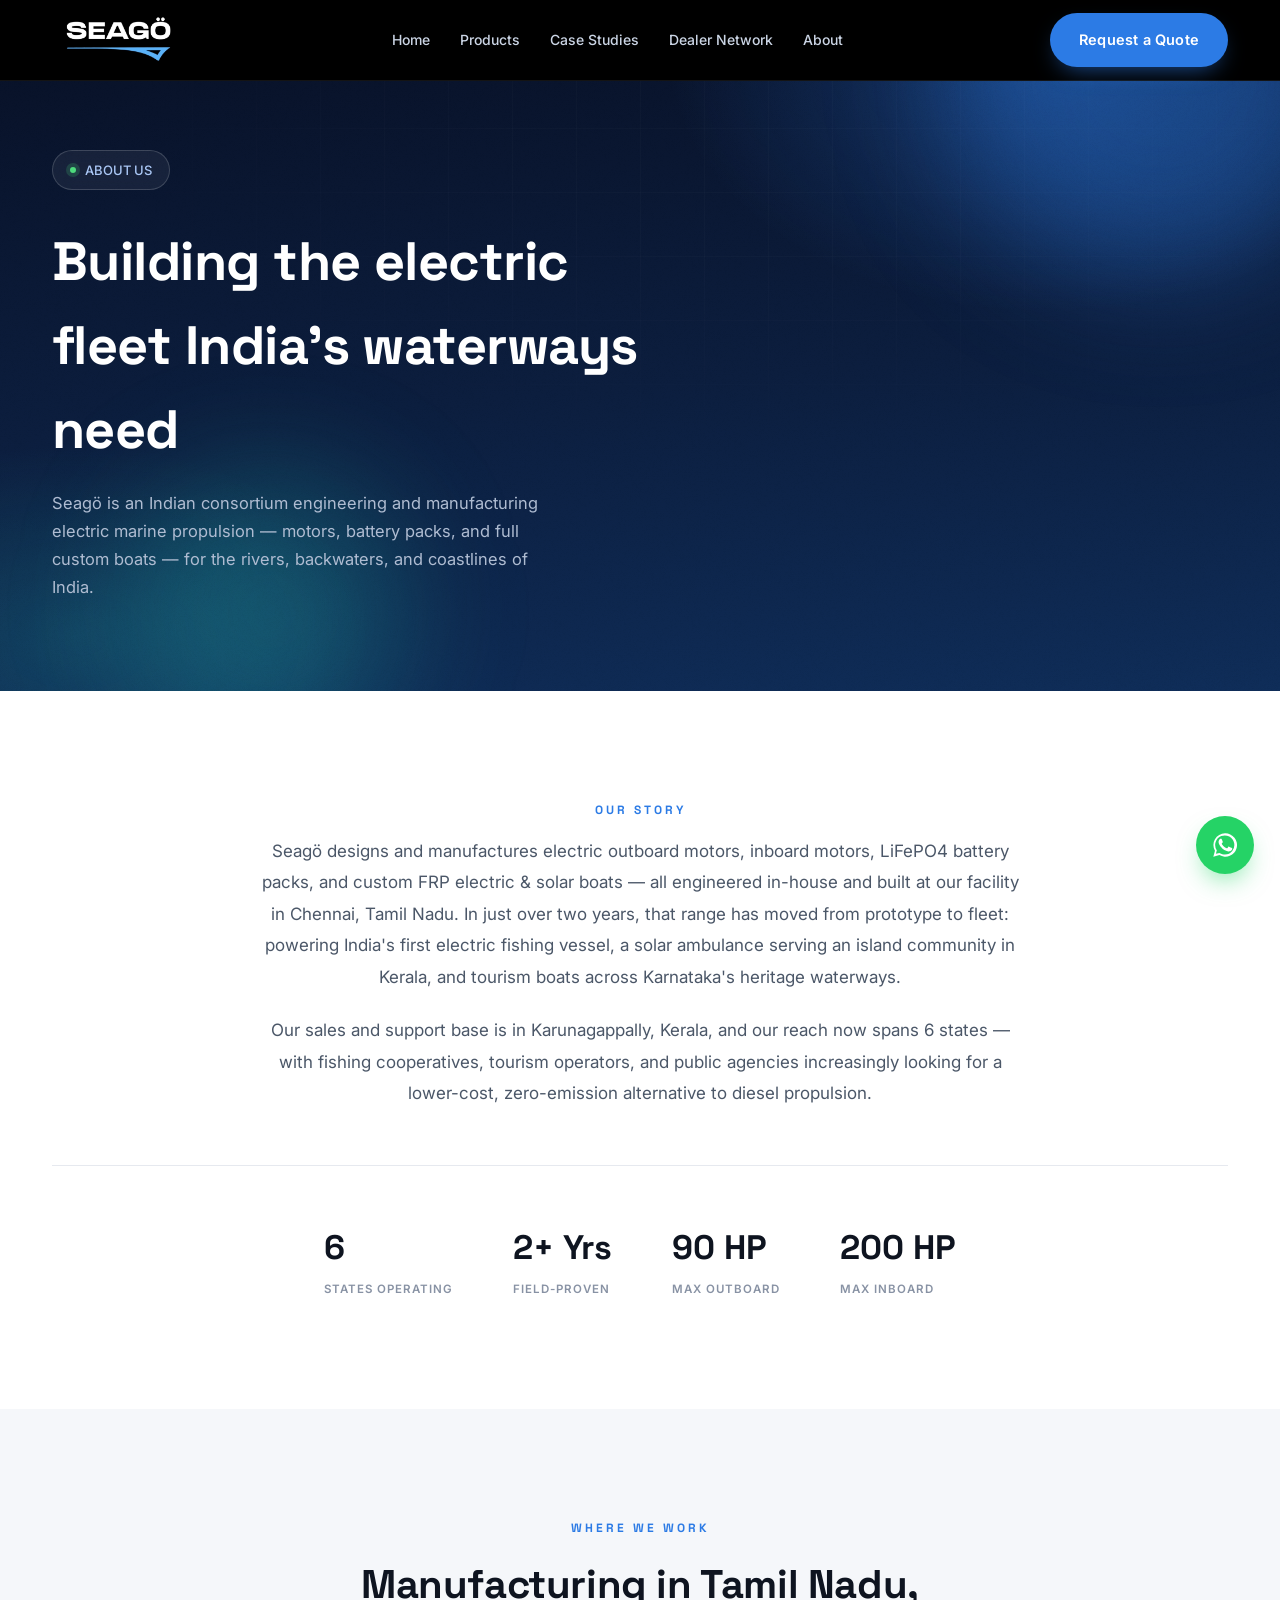
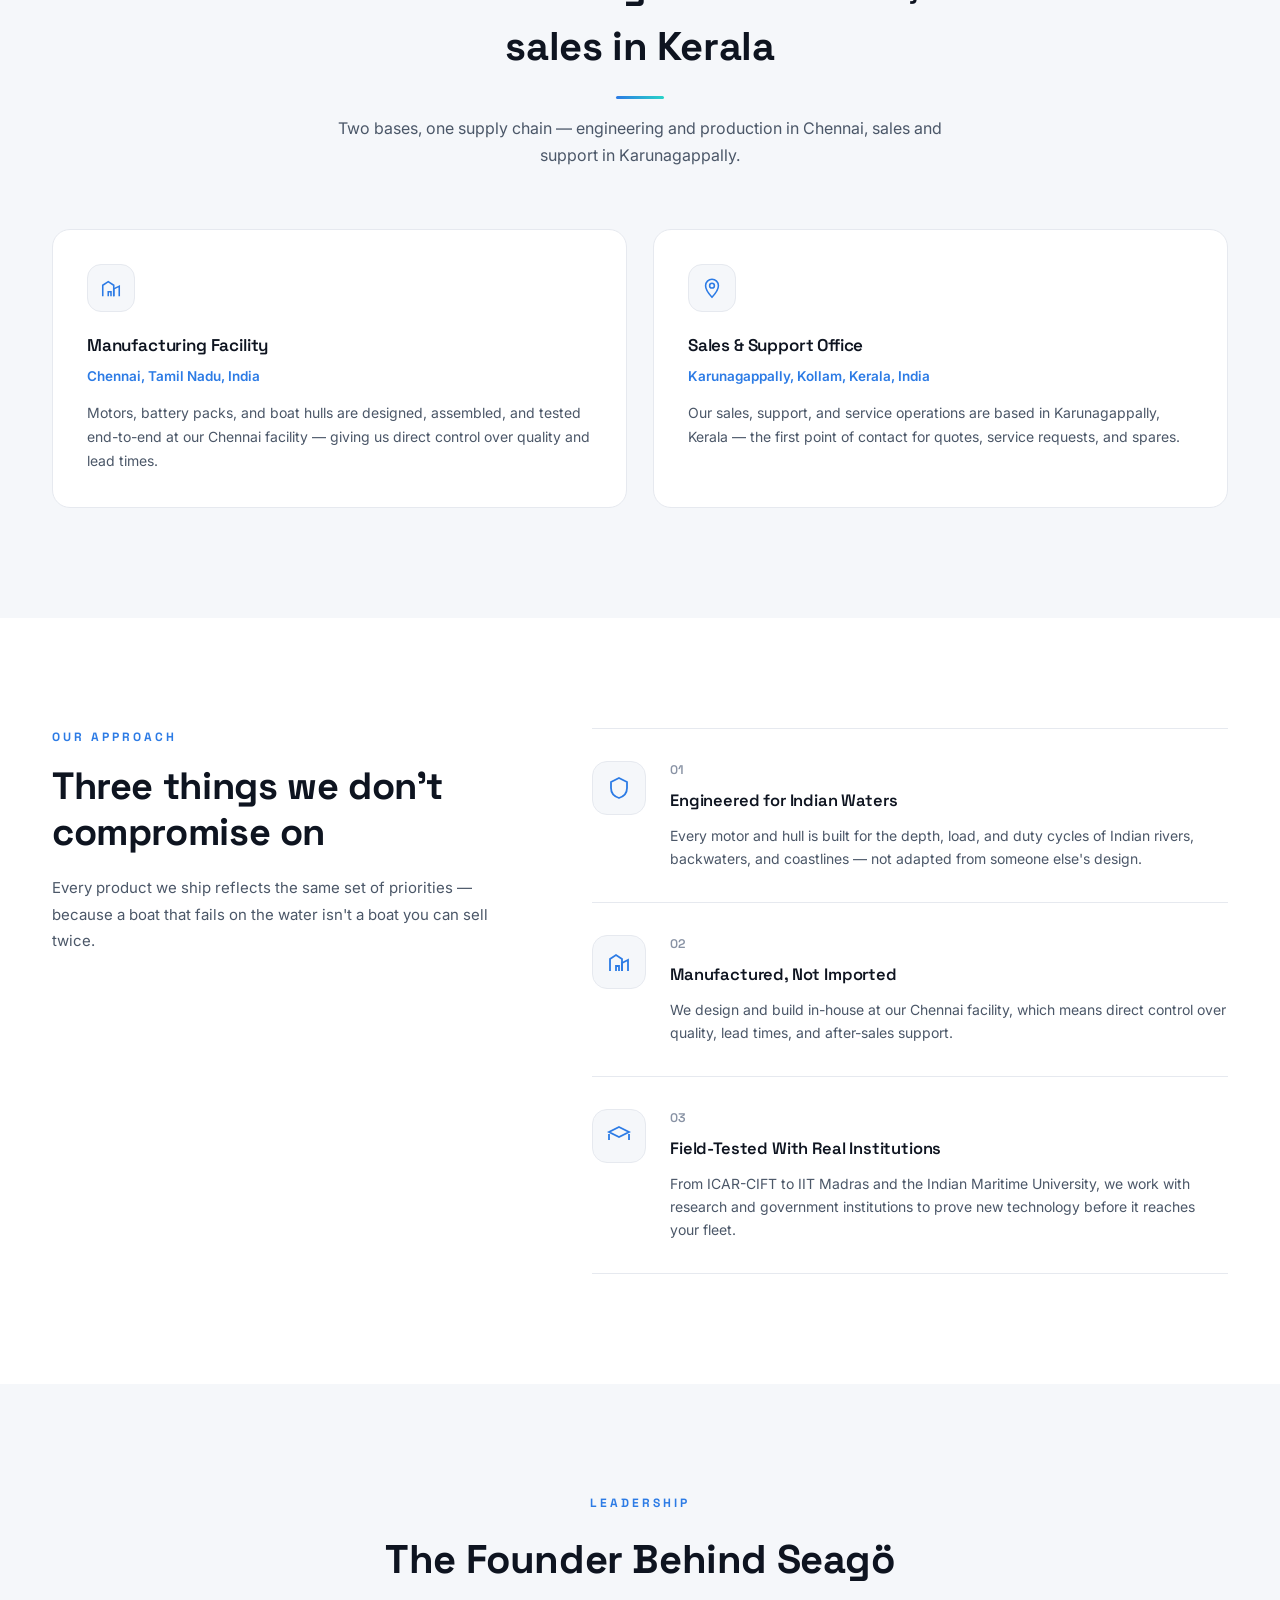
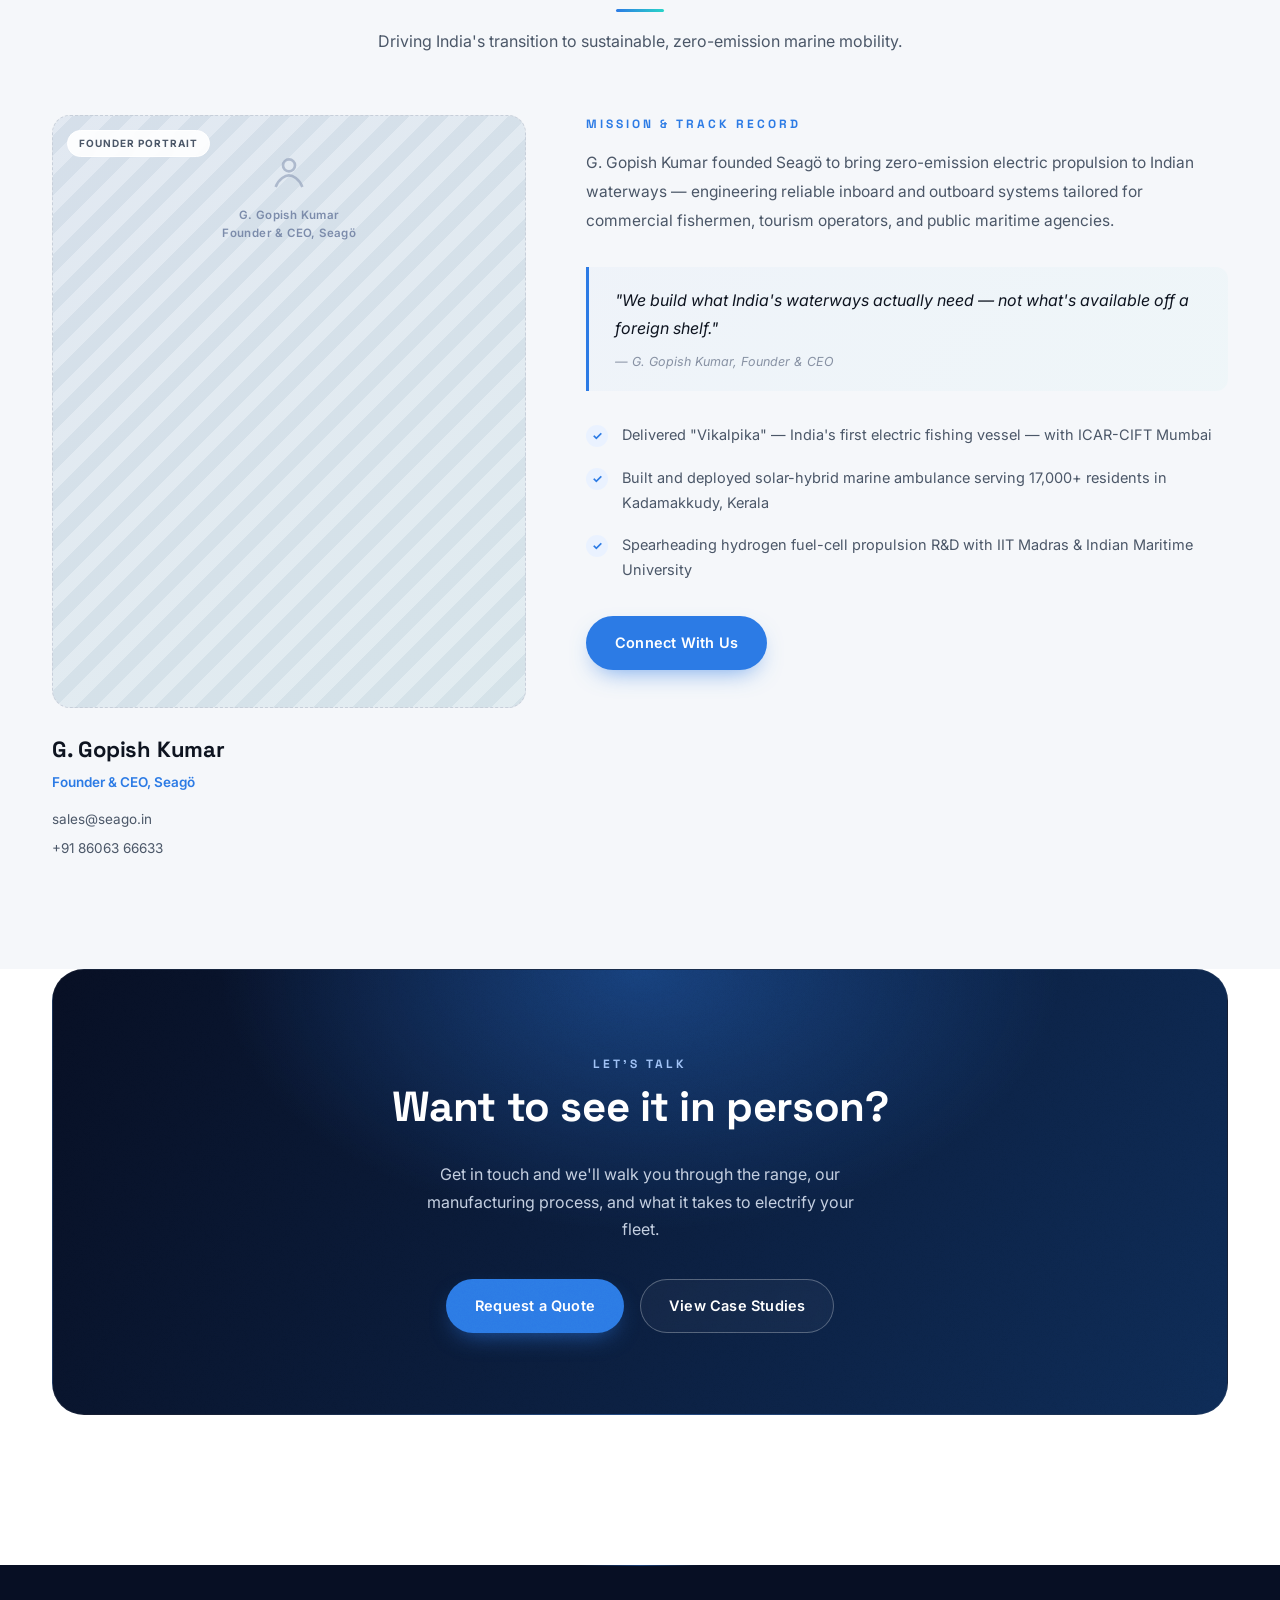
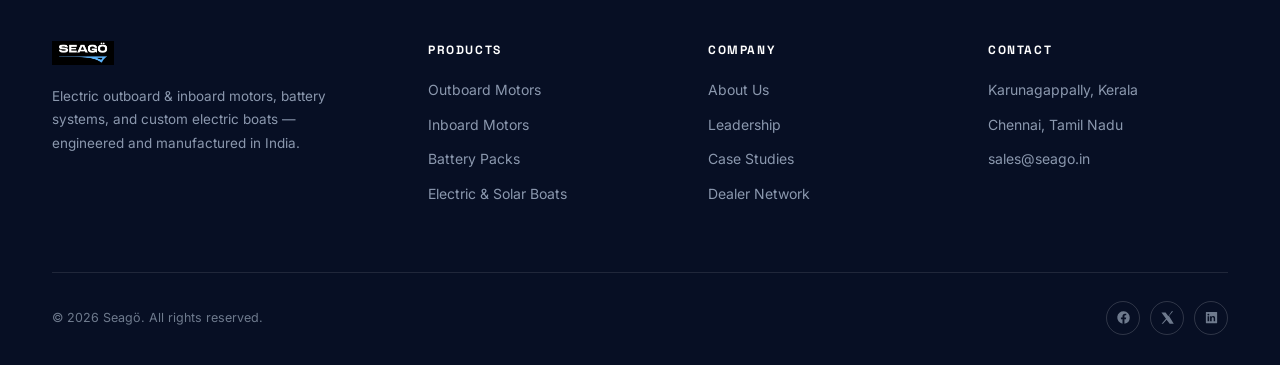
==== about.html @ 948ac779 "Redesiging of the ui and the fix in the preview" ====
<!DOCTYPE html>
<html lang="en">
<head>
<title>Seagö — About Us &amp; Leadership</title>

<script>document.documentElement.classList.add('js-ready');</script>
<meta charset="UTF-8">
<meta name="viewport" content="width=device-width, initial-scale=1.0">
<meta name="description" content="Seagö designs and manufactures electric marine propulsion in Chennai, Tamil Nadu — deployed across 6 states from a sales &amp; support base in Karunagappally, Kerala. Led by Founder &amp; CEO G. Gopish Kumar.">
<link rel="icon" type="image/svg+xml" href="assets/favicon.svg">
<link rel="preconnect" href="https://fonts.googleapis.com">
<link rel="preconnect" href="https://fonts.gstatic.com" crossorigin>
<link href="https://fonts.googleapis.com/css2?family=Space+Grotesk:wght@500;600;700&family=Inter:wght@400;500;600;700;800&display=swap" rel="stylesheet">
<link rel="stylesheet" href="css/style.css">
<script src="js/main.js" defer></script>
</head>
<body>

<div class="progress" id="progressBar"></div>

<!-- ================= NAV ================= -->
<header class="nav">
  <div class="wrap nav-row">
    <a class="nav-logo" href="index.html#top"><img src="assets/seago-logo.png" alt="Seagö"></a>
    <nav class="nav-links">
      <a href="index.html">Home</a>
      <a href="products.html">Products</a>
      <a href="case-studies.html">Case Studies</a>
      <a href="dealer-network.html">Dealer Network</a>
      <a href="about.html">About</a>
    </nav>
    <div class="nav-cta">
      <a class="btn btn-primary magnetic" href="contact.html">Request a Quote</a>
      <button class="burger" id="burger" aria-label="Menu"><span></span><span></span><span></span></button>
    </div>
  </div>
</header>

<div class="mobile-menu" id="mobileMenu">
  <a href="index.html">Home</a>
  <a href="products.html">Products</a>
  <a href="case-studies.html">Case Studies</a>
  <a href="dealer-network.html">Dealer Network</a>
  <a href="about.html">About</a>
  <a class="btn btn-primary" href="contact.html">Request a Quote</a>
</div>

<!-- ================= PAGE HEADER ================= -->
<section class="hero page-hero">
  <div class="grid-overlay"></div>
  <div class="blob blob-1" data-depth="14"></div>
  <div class="blob blob-2" data-depth="-10"></div>
  <div class="cursor-glow"></div>

  <div class="wrap">
    <div class="hero-badge reveal"><span class="dot"></span> ABOUT US</div>
    <h1 class="page-title reveal">Building the electric fleet India's waterways need</h1>
    <p class="page-sub reveal">Seagö is an Indian consortium engineering and manufacturing electric marine propulsion — motors, battery packs, and full custom boats — for the rivers, backwaters, and coastlines of India.</p>
  </div>
</section>

<!-- ================= STORY ================= -->
<section class="section">
  <div class="wrap">
    <div class="about-story reveal">
      <span class="eyebrow" style="color:var(--blue); display:block; margin-bottom:16px;">Our Story</span>
      <p>Seagö designs and manufactures electric outboard motors, inboard motors, LiFePO4 battery packs, and custom FRP electric &amp; solar boats — all engineered in-house and built at our facility in Chennai, Tamil Nadu. In just over two years, that range has moved from prototype to fleet: powering India's first electric fishing vessel, a solar ambulance serving an island community in Kerala, and tourism boats across Karnataka's heritage waterways.</p>
      <p>Our sales and support base is in Karunagappally, Kerala, and our reach now spans 6 states — with fishing cooperatives, tourism operators, and public agencies increasingly looking for a lower-cost, zero-emission alternative to diesel propulsion.</p>
    </div>

    <div class="stat-strip reveal">
      <div class="stat"><b>6</b><span>States Operating</span></div>
      <div class="stat"><b>2+ Yrs</b><span>Field-Proven</span></div>
      <div class="stat"><b>90 HP</b><span>Max Outboard</span></div>
      <div class="stat"><b>200 HP</b><span>Max Inboard</span></div>
    </div>
  </div>
</section>

<!-- ================= LOCATIONS ================= -->
<section class="section soft">
  <div class="wrap">
    <div class="section-head reveal">
      <span class="eyebrow">Where We Work</span>
      <h2>Manufacturing in Tamil Nadu, sales in Kerala</h2>
      <p>Two bases, one supply chain — engineering and production in Chennai, sales and support in Karunagappally.</p>
    </div>
    <div class="loc-grid" data-stagger>
      <div class="loc-card reveal">
        <div class="ic"><svg viewBox="0 0 24 24" fill="none" stroke="currentColor" stroke-width="1.7"><path d="M3 21V9l6-4 6 4v12"/><path d="M15 21V13l6-3v11"/><path d="M9 21v-5h3v5"/></svg></div>
        <h3>Manufacturing Facility</h3>
        <div class="loc-addr">Chennai, Tamil Nadu, India</div>
        <p>Motors, battery packs, and boat hulls are designed, assembled, and tested end-to-end at our Chennai facility — giving us direct control over quality and lead times.</p>
      </div>
      <div class="loc-card reveal">
        <div class="ic"><svg viewBox="0 0 24 24" fill="none" stroke="currentColor" stroke-width="1.7"><path d="M12 22s7-7.4 7-12.5A7 7 0 0 0 5 9.5C5 14.6 12 22 12 22z"/><circle cx="12" cy="9.5" r="2.6"/></svg></div>
        <h3>Sales &amp; Support Office</h3>
        <div class="loc-addr">Karunagappally, Kollam, Kerala, India</div>
        <p>Our sales, support, and service operations are based in Karunagappally, Kerala — the first point of contact for quotes, service requests, and spares.</p>
      </div>
    </div>
  </div>
</section>

<!-- ================= APPROACH ================= -->
<section class="section" id="approach">
  <div class="wrap why-grid">
    <div class="why-left reveal">
      <span class="eyebrow">Our Approach</span>
      <h2 class="why-title">Three things we don't compromise on</h2>
      <p>Every product we ship reflects the same set of priorities — because a boat that fails on the water isn't a boat you can sell twice.</p>
    </div>
    <div class="feat-list" data-stagger>
      <div class="feat-row reveal">
        <div class="ic"><svg viewBox="0 0 24 24" fill="none" stroke="currentColor" stroke-width="1.8"><path d="M12 2l8 4v6c0 5-3.4 8.5-8 10-4.6-1.5-8-5-8-10V6l8-4z"/></svg></div>
        <div class="ft-body">
          <span class="idx">01</span>
          <h4>Engineered for Indian Waters</h4>
          <p>Every motor and hull is built for the depth, load, and duty cycles of Indian rivers, backwaters, and coastlines — not adapted from someone else's design.</p>
        </div>
      </div>
      <div class="feat-row reveal">
        <div class="ic"><svg viewBox="0 0 24 24" fill="none" stroke="currentColor" stroke-width="1.8"><path d="M3 21V9l6-4 6 4v12"/><path d="M15 21V13l6-3v11"/><path d="M9 21v-5h3v5"/></svg></div>
        <div class="ft-body">
          <span class="idx">02</span>
          <h4>Manufactured, Not Imported</h4>
          <p>We design and build in-house at our Chennai facility, which means direct control over quality, lead times, and after-sales support.</p>
        </div>
      </div>
      <div class="feat-row reveal">
        <div class="ic"><svg viewBox="0 0 24 24" fill="none" stroke="currentColor" stroke-width="1.8"><path d="M22 10v6M2 10v6M12 3l10 5-10 5L2 8l10-5z"/></svg></div>
        <div class="ft-body">
          <span class="idx">03</span>
          <h4>Field-Tested With Real Institutions</h4>
          <p>From ICAR-CIFT to IIT Madras and the Indian Maritime University, we work with research and government institutions to prove new technology before it reaches your fleet.</p>
        </div>
      </div>
    </div>
  </div>
</section>

<!-- ================= LEADERSHIP & FOUNDER ================= -->
<section class="section soft" id="founder">
  <div class="wrap">
    <div class="section-head reveal">
      <span class="eyebrow">Leadership</span>
      <h2>The Founder Behind Seagö</h2>
      <p>Driving India's transition to sustainable, zero-emission marine mobility.</p>
    </div>

    <div class="founder-grid">
      <div class="founder-portrait reveal">
        <div class="ph">
          <span class="ph__chip">Founder Portrait</span>
          <div class="ph__inner">
            <svg viewBox="0 0 24 24" fill="none" stroke="currentColor" stroke-width="1.6"><circle cx="12" cy="8" r="3.6"/><path d="M4 21c1.8-5 6-7 8-7s6.2 2 8 7"/></svg>
            <span>G. Gopish Kumar<br>Founder &amp; CEO, Seagö</span>
          </div>
        </div>
        <div class="founder-id">
          <h3>G. Gopish Kumar</h3>
          <span class="founder-role">Founder &amp; CEO, Seagö</span>
          <div class="founder-contact">
            <a href="mailto:sales@seago.in">sales@seago.in</a>
            <a href="tel:+918606366633">+91 86063 66633</a>
          </div>
        </div>
      </div>

      <div class="founder-bio reveal">
        <span class="eyebrow" style="color:var(--blue); display:block; margin-bottom:16px;">Mission &amp; Track Record</span>
        <p>G. Gopish Kumar founded Seagö to bring zero-emission electric propulsion to Indian waterways — engineering reliable inboard and outboard systems tailored for commercial fishermen, tourism operators, and public maritime agencies.</p>

        <div class="pull-quote">
          <p style="font-size:16px; font-style:italic; color:var(--ink); line-height:1.7; margin-bottom:6px;">"We build what India's waterways actually need — not what's available off a foreign shelf."</p>
          <span class="quote-note">— G. Gopish Kumar, Founder &amp; CEO</span>
        </div>

        <div class="highlight-list">
          <div class="highlight-row">
            <span class="check">✓</span>
            <p>Delivered "Vikalpika" — India's first electric fishing vessel — with ICAR-CIFT Mumbai</p>
          </div>
          <div class="highlight-row">
            <span class="check">✓</span>
            <p>Built and deployed solar-hybrid marine ambulance serving 17,000+ residents in Kadamakkudy, Kerala</p>
          </div>
          <div class="highlight-row">
            <span class="check">✓</span>
            <p>Spearheading hydrogen fuel-cell propulsion R&amp;D with IIT Madras &amp; Indian Maritime University</p>
          </div>
        </div>

        <a class="btn btn-primary magnetic" href="contact.html">Connect With Us</a>
      </div>
    </div>
  </div>
</section>

<!-- ================= CTA ================= -->
<section class="section" style="padding-top:0;">
  <div class="wrap">
    <div class="cta reveal">
      <div class="cta-inner">
        <span class="eyebrow" style="color:#9FC1F5;">Let's Talk</span>
        <h2 class="cta-title">Want to see it in person?</h2>
        <p class="cta-text">Get in touch and we'll walk you through the range, our manufacturing process, and what it takes to electrify your fleet.</p>
        <div class="cta-actions">
          <a class="btn btn-primary magnetic" href="contact.html">Request a Quote</a>
          <a class="btn btn-ghost magnetic" href="case-studies.html">View Case Studies</a>
        </div>
      </div>
    </div>
  </div>
</section>

<!-- ================= FOOTER ================= -->
<footer>
  <div class="wrap">
    <div class="footer-grid">
      <div>
        <div class="footer-logo"><img src="assets/seago-logo.png" alt="Seagö"></div>
        <p>Electric outboard &amp; inboard motors, battery systems, and custom electric boats — engineered and manufactured in India.</p>
      </div>
      <div class="footer-col">
        <h5>Products</h5>
        <a href="products.html">Outboard Motors</a>
        <a href="products.html">Inboard Motors</a>
        <a href="products.html">Battery Packs</a>
        <a href="products.html">Electric &amp; Solar Boats</a>
      </div>
      <div class="footer-col">
        <h5>Company</h5>
        <a href="about.html">About Us</a>
        <a href="about.html#founder">Leadership</a>
        <a href="case-studies.html">Case Studies</a>
        <a href="dealer-network.html">Dealer Network</a>
      </div>
      <div class="footer-col">
        <h5>Contact</h5>
        <a href="contact.html">Karunagappally, Kerala</a>
        <a href="contact.html">Chennai, Tamil Nadu</a>
        <a href="mailto:sales@seago.in">sales@seago.in</a>
      </div>
    </div>
    <div class="footer-bottom">
      <span>© 2026 Seagö. All rights reserved.</span>
      <div class="footer-social">
        <a href="#"><svg viewBox="0 0 24 24" fill="currentColor"><path d="M22 12a10 10 0 1 0-11.6 9.9v-7H7.9V12h2.5V9.8c0-2.5 1.5-3.9 3.8-3.9 1.1 0 2.2.2 2.2.2v2.4h-1.3c-1.2 0-1.6.8-1.6 1.6V12h2.8l-.4 2.9h-2.4v7A10 10 0 0 0 22 12z"/></svg></a>
        <a href="#"><svg viewBox="0 0 24 24" fill="currentColor"><path d="M18.9 2H21l-6.6 7.5L22 22h-6.5l-5-6.6L4.7 22H2.6l7-8-7.3-9.9h6.6l4.5 6z"/></svg></a>
        <a href="#"><svg viewBox="0 0 24 24" fill="currentColor"><path d="M20.4 3H3.6A.6.6 0 0 0 3 3.6v16.8a.6.6 0 0 0 .6.6h16.8a.6.6 0 0 0 .6-.6V3.6a.6.6 0 0 0-.6-.6zM8.3 18.1H5.7V9.9h2.6v8.2zM7 8.8a1.5 1.5 0 1 1 0-3 1.5 1.5 0 0 1 0 3zm11.1 9.3h-2.6v-4.3c0-1 0-2.4-1.5-2.4s-1.7 1.1-1.7 2.3v4.4H9.7V9.9h2.5v1.1a2.7 2.7 0 0 1 2.5-1.4c2.6 0 3.1 1.7 3.1 4v4.5z"/></svg></a>
      </div>
    </div>
  </div>
</footer>

<!-- ================= WHATSAPP FLOAT ================= -->
<a class="wa-float" href="https://wa.me/918606366633?text=Hi%20Seag%C3%B6%2C%20I%27d%20like%20to%20know%20more%20about%20your%20electric%20marine%20products." target="_blank" rel="noopener" aria-label="Chat on WhatsApp">
  <span class="wa-tip">Chat with us</span>
  <svg viewBox="0 0 24 24"><path d="M17.5 14.4c-.3-.1-1.7-.9-2-1-.3-.1-.5-.1-.6.1-.2.3-.7 1-.9 1.2-.2.2-.3.2-.6.1-.3-.1-1.3-.5-2.4-1.5-.9-.8-1.5-1.8-1.7-2.1-.2-.3 0-.5.1-.6.1-.1.3-.3.4-.5.1-.1.2-.3.3-.4.1-.2 0-.4 0-.5 0-.1-.6-1.5-.8-2-.2-.5-.4-.5-.6-.5h-.5c-.2 0-.5.1-.7.3-.3.3-1 1-1 2.4s1 2.8 1.1 3c.1.2 2 3.1 4.9 4.3.7.3 1.2.5 1.7.6.7.2 1.3.2 1.8.1.5-.1 1.7-.7 2-1.4.2-.6.2-1.2.2-1.3-.1-.1-.3-.2-.6-.3z"/><path d="M12 2a10 10 0 0 0-8.6 15L2 22l5.2-1.4A10 10 0 1 0 12 2zm0 18.2c-1.6 0-3.1-.4-4.4-1.2l-.3-.2-3.1.8.8-3-.2-.3A8.2 8.2 0 1 1 12 20.2z"/></svg>
</a>

</body>
</html>
---- css/style.css ----
/* =====================================================================
   Seagö — Homepage v1
   Design tokens
   ===================================================================== */
:root{
  --navy:#070F24;
  --navy-2:#0B1D3D;
  --navy-3:#0E2C57;
  --blue:#2C7BE5;
  --blue-2:#5FA6FF;
  --cyan:#28D4C8;
  --ink:#0E1420;
  --slate:#4B5768;
  --muted:#8892A4;
  --line:#E6E9EF;
  --bg-soft:#F5F7FA;
  --ph-a:#E9EDF2;
  --ph-b:#DCE3EA;
  --radius:18px;
  --maxw:1240px;
}
*{box-sizing:border-box; margin:0; padding:0;}
html{scroll-behavior:smooth;}
body{
  font-family:'Inter',-apple-system,BlinkMacSystemFont,'Segoe UI',sans-serif;
  color:var(--ink);
  background:#fff;
  -webkit-font-smoothing:antialiased;
  line-height:1.55;
  overflow-x:hidden;
}
h1,h2,h3,h4,.disp{ font-family:'Space Grotesk',sans-serif; letter-spacing:-0.01em; }
img{max-width:100%; display:block;}
a{text-decoration:none; color:inherit;}
.wrap{max-width:var(--maxw); margin:0 auto; padding:0 32px;}
.eyebrow{ font-size:12px; font-weight:700; letter-spacing:3px; text-transform:uppercase; font-family:'Space Grotesk',sans-serif;}

/* ---------- buttons ---------- */
.btn{
  display:inline-flex; align-items:center; gap:9px;
  padding:15px 28px; border-radius:999px; font-weight:600; font-size:14.5px;
  letter-spacing:.2px; border:1px solid transparent; cursor:pointer;
  transition:transform .35s cubic-bezier(.2,.8,.2,1), background .25s, border-color .25s, box-shadow .35s;
  white-space:nowrap; position:relative;
}
.btn-primary{ background:var(--blue); color:#fff; box-shadow:0 10px 24px -10px rgba(44,123,229,.7); }
.btn-primary:hover{ background:#1f68cc; box-shadow:0 16px 36px -6px rgba(44,123,229,.9); transform:translateY(-1px); }
.btn-ghost{ background:rgba(255,255,255,.04); color:#fff; border-color:rgba(255,255,255,.28); -webkit-backdrop-filter:blur(6px); backdrop-filter:blur(6px); }
.btn-ghost:hover{ border-color:#fff; background:rgba(255,255,255,.1); }
.btn-outline{ background:transparent; color:var(--navy); border-color:var(--line); }
.btn-outline:hover{ border-color:var(--navy); }
.magnetic{ will-change:transform; }

/* ---------- skeleton placeholders (empty headers / copy) ---------- */
.skel{
  display:block; border-radius:8px;
  background:linear-gradient(90deg, var(--ph-a) 25%, var(--ph-b) 42%, var(--ph-a) 58%);
  background-size:300% 100%;
  animation:shimmer 2.6s ease-in-out infinite;
}
.skel.light{ background:linear-gradient(90deg, rgba(255,255,255,.13) 25%, rgba(255,255,255,.28) 42%, rgba(255,255,255,.13) 58%); background-size:300% 100%; }
@keyframes shimmer{ 0%{background-position:200% 0;} 100%{background-position:-200% 0;} }

/* ---------- image placeholders ---------- */
.photo-frame{ display:block; border-style:solid; border-width:0; background:#0B1D3D; }
.photo-frame img, .photo-frame video{ width:100%; height:100%; object-fit:cover; object-position:center; }
.photo-frame img.outboard-image, .photo-frame img.inboard-image{ object-fit:contain; background:#fff; }
.photo-frame img.battery-image{ object-fit:cover; object-position:center; }
.case-gallery{ position:relative; }
.case-gallery img{ position:absolute; inset:0; opacity:0; transition:opacity .8s ease; }
.case-gallery img.is-active{ opacity:1; }
.ph{
  position:relative; border-radius:var(--radius); overflow:hidden;
  background:repeating-linear-gradient(135deg, var(--ph-a), var(--ph-a) 14px, var(--ph-b) 14px, var(--ph-b) 28px);
  border:1.5px dashed #C7CFDA;
  display:flex; align-items:center; justify-content:center;
  transition:border-color .3s;
}
.card:hover .ph, .case-card:hover .ph{ border-color:var(--blue-2); }
.ph__chip{
  position:absolute; top:14px; left:14px; background:rgba(255,255,255,.9); -webkit-backdrop-filter:blur(4px); backdrop-filter:blur(4px);
  border-radius:999px; padding:5px 11px; font-size:10px; font-weight:700; letter-spacing:1px; text-transform:uppercase;
  color:var(--slate); border:1px solid #fff;
}
.ph__inner{
  display:flex; flex-direction:column; align-items:center; gap:14px;
  text-align:center; padding:36px 22px; color:#7C8CAB;
  background:linear-gradient(145deg, rgba(44,123,229,.04), rgba(40,212,200,.04));
  width:100%; height:100%;
}
.ph__inner svg{ width:40px; height:40px; opacity:.5; }
.ph__inner span{ font-size:11.5px; font-weight:600; letter-spacing:.4px; line-height:1.6; max-width:230px; }

/* ---------- scroll progress ---------- */
.progress{ position:fixed; top:0; left:0; height:3px; width:0%; background:linear-gradient(90deg,var(--blue),var(--cyan)); z-index:80; transition:width .1s linear; }

/* ---------- cursor glow (desktop hero only) ---------- */
.cursor-glow{
  position:absolute; width:420px; height:420px; border-radius:50%; pointer-events:none;
  background:radial-gradient(circle, rgba(95,166,255,.16), transparent 70%);
  transform:translate(-50%,-50%); left:50%; top:40%; opacity:0; transition:opacity .4s; will-change:transform;
}
.hero:hover .cursor-glow{ opacity:1; }

/* ================= NAV ================= */
header.nav{
  position:fixed; top:0; left:0; width:100%; z-index:60;
  background:#000;
  border-bottom:1px solid rgba(255,255,255,.08); transition:box-shadow .3s;
}
.nav-row{ display:flex; align-items:center; justify-content:space-between; height:80px; }
.nav-logo{ display:flex; align-items:center; }
.nav-logo img{ height:52px; width:auto; max-height:100%; object-fit:contain; }
.nav-links{ display:flex; align-items:center; gap:30px; }
.nav-links a{ color:#CBD5E5; font-size:14px; font-weight:500; transition:color .2s; position:relative; }
.nav-links a::after{ content:''; position:absolute; left:0; bottom:-6px; width:0; height:1.5px; background:var(--blue-2); transition:width .25s; }
.nav-links a:hover{ color:#fff; }
.nav-links a:hover::after{ width:100%; }
.nav-cta{ display:flex; align-items:center; gap:14px; }
.burger{ display:none; width:42px; height:42px; border-radius:10px; border:1px solid rgba(255,255,255,.2); background:rgba(255,255,255,.04); align-items:center; justify-content:center; flex-direction:column; gap:4px; cursor:pointer; }
.burger span{ width:18px; height:1.6px; background:#fff; display:block; transition:transform .3s, opacity .3s; }
.burger.open span:nth-child(1){ transform:translateY(5.6px) rotate(45deg); }
.burger.open span:nth-child(2){ opacity:0; }
.burger.open span:nth-child(3){ transform:translateY(-5.6px) rotate(-45deg); }

.mobile-menu{
  position:fixed; inset:80px 0 0 0; background:rgba(7,15,36,.98); -webkit-backdrop-filter:blur(10px); backdrop-filter:blur(10px);
  z-index:55; display:flex; flex-direction:column; padding:36px 28px; gap:6px;
  transform:translateY(-12px); opacity:0; pointer-events:none; transition:opacity .28s, transform .28s;
  overflow-y:auto;
}
.mobile-menu.open{ opacity:1; transform:translateY(0); pointer-events:auto; }
.mobile-menu a{ color:#fff; font-size:21px; font-weight:600; padding:13px 4px; border-bottom:1px solid rgba(255,255,255,.08); font-family:'Space Grotesk',sans-serif; }
.mobile-menu .btn{ margin-top:22px; align-self:flex-start; }

/* ================= HERO ================= */
.hero{
  position:relative; overflow:hidden;
  padding:100px 0 70px;
  background:
    radial-gradient(48% 60% at 82% 8%, rgba(44,123,229,.34), transparent 62%),
    radial-gradient(38% 46% at 6% 92%, rgba(40,212,200,.16), transparent 60%),
    linear-gradient(175deg, var(--navy) 0%, var(--navy-2) 55%, var(--navy-3) 100%);
}
.hero::after{ content:''; position:absolute; inset:0; background-image:url('../assets/grain.png'); background-size:180px 180px; mix-blend-mode:overlay; opacity:.5; pointer-events:none; }
.blob{ position:absolute; border-radius:50%; filter:blur(60px); pointer-events:none; will-change:transform; }
.blob-1{ width:420px; height:420px; background:rgba(44,123,229,.35); top:-140px; right:-90px; }
.blob-2{ width:280px; height:280px; background:rgba(40,212,200,.22); bottom:-60px; left:10%; }
.grid-overlay{
  position:absolute; inset:0; pointer-events:none; opacity:.35;
  background-image:
    linear-gradient(rgba(255,255,255,.05) 1px, transparent 1px),
    linear-gradient(90deg, rgba(255,255,255,.05) 1px, transparent 1px);
  background-size:64px 64px;
  -webkit-mask-image:radial-gradient(70% 60% at 60% 20%, #000 30%, transparent 78%);
  mask-image:radial-gradient(70% 60% at 60% 20%, #000 30%, transparent 78%);
}
.hero-grid{
  position:relative; display:grid; grid-template-columns:1.08fr .92fr; gap:64px; align-items:center;
}
.hero-badge{
  display:inline-flex; align-items:center; gap:9px;
  background:rgba(255,255,255,.06); border:1px solid rgba(255,255,255,.16);
  padding:9px 17px; border-radius:999px; color:#A9C6F5; margin-bottom:30px; font-size:13px; font-weight:500;
}
.hero-badge .dot{ width:6px; height:6px; border-radius:50%; background:#4CD97B; box-shadow:0 0 0 4px rgba(76,217,123,.18); }
.hero-title{ font-family:'Space Grotesk',sans-serif; font-weight:700; font-size:clamp(38px,5.6vw,60px); line-height:1.1; color:#fff; letter-spacing:-0.01em; max-width:640px; }
.hero-sub{ margin-top:26px; margin-bottom:40px; max-width:470px; }
.hero-sub p{ color:#B9C6DE; font-size:16.5px; line-height:1.7; }
.hero-actions{ display:flex; gap:16px; flex-wrap:wrap; }
.hero-stats{ display:flex; gap:44px; margin-top:68px; flex-wrap:wrap; }
.hero-stat b{ display:block; font-size:32px; font-weight:700; color:#fff; font-family:'Space Grotesk',sans-serif; }
.hero-stat span{ display:block; font-size:11.5px; color:#8FA0BC; font-weight:600; letter-spacing:1.2px; text-transform:uppercase; margin-top:5px; }
/* ---------- coming soon (stub pages) ---------- */
.soon{ min-height:calc(100vh - 80px); display:flex; align-items:center; padding:80px 0; }
.soon-wrap{ position:relative; text-align:center; max-width:640px; margin:0 auto; }
.soon-icon{ width:60px; height:60px; border-radius:18px; background:rgba(255,255,255,.06); border:1px solid rgba(255,255,255,.16); display:flex; align-items:center; justify-content:center; margin:0 auto 30px; }
.soon-icon svg{ width:26px; height:26px; color:#5FA6FF; }
.soon-title{ font-family:'Space Grotesk',sans-serif; font-size:clamp(38px,6vw,60px); color:#fff; font-weight:700; margin:8px 0 20px; letter-spacing:-0.01em; }
.soon-text{ color:#AEBBD1; font-size:16px; line-height:1.75; max-width:480px; margin:0 auto 40px; }
.soon .hero-actions{ justify-content:center; }
.soon .hero-badge{ margin-bottom:26px; }

.hero-visual{ position:relative; }
.hero-visual .photo-frame{ height:100%; }
.hero-visual .ph{ aspect-ratio:4/5; background:repeating-linear-gradient(135deg, rgba(255,255,255,.05), rgba(255,255,255,.05) 14px, rgba(255,255,255,.09) 14px, rgba(255,255,255,.09) 28px); border-color:rgba(255,255,255,.22); box-shadow:0 40px 80px -30px rgba(0,0,0,.6); }
.hero-visual .ph__inner{ color:#C3CEE0; }
.hero-visual .float-card{
  position:absolute; left:-30px; bottom:-24px; background:#fff; border-radius:14px;
  padding:16px 20px; box-shadow:0 24px 46px -14px rgba(0,0,0,.4); display:flex; align-items:center; gap:12px;
  width:220px;
}
.hero-visual .float-card .ic{ width:38px; height:38px; border-radius:10px; background:var(--bg-soft); display:flex; align-items:center; justify-content:center; flex:none; }
.hero-visual .float-card .ic svg{ width:20px; height:20px; color:var(--blue); }
.float-card .ft-title{ display:block; font-size:13.5px; font-weight:700; color:var(--ink); margin-bottom:3px; }
.float-card .ft-sub{ display:block; font-size:11.5px; color:var(--muted); font-weight:600; }
.scroll-cue{ position:relative; margin:64px auto 0; display:flex; flex-direction:column; align-items:center; gap:8px; color:#7C8CAB; font-size:10.5px; letter-spacing:2px; text-transform:uppercase; }
.scroll-cue .line{ width:1px; height:30px; background:linear-gradient(#7C8CAB, transparent); animation:cueMove 1.8s ease-in-out infinite; }
@keyframes cueMove{ 0%{ transform:scaleY(0); transform-origin:top; } 50%{ transform:scaleY(1); transform-origin:top; } 51%{ transform-origin:bottom; } 100%{ transform:scaleY(0); transform-origin:bottom; } }

/* ---------- animated wave motif (marine identity) ---------- */
.wave-wrap{ position:relative; height:110px; margin-top:10px; }
.wave-wrap svg{ position:absolute; inset:0; width:100%; height:100%; }
.wave-path{ stroke:url(#waveGrad); stroke-width:2; fill:none; stroke-dasharray:6 10; animation:waveFlow 5s linear infinite; opacity:.7; }
.wave-path.p2{ stroke-width:1.4; opacity:.4; animation-duration:7s; animation-direction:reverse; }
@keyframes waveFlow{ to{ stroke-dashoffset:-160; } }

.angle-div{ position:relative; height:64px; background:#fff; margin-top:-2px; }
.angle-div svg{ position:absolute; bottom:0; left:0; width:100%; height:100%; }

/* ================= TRUST MARQUEE ================= */
.trust{ padding:38px 0; border-bottom:1px solid var(--line); overflow:hidden; }
.trust-row{ display:flex; align-items:center; gap:36px; }
.trust-label{ font-size:11.5px; font-weight:700; letter-spacing:2px; color:var(--muted); text-transform:uppercase; white-space:nowrap; flex:none; }
.marquee{ overflow:hidden; flex:1; -webkit-mask-image:linear-gradient(90deg, transparent, #000 8%, #000 92%, transparent); mask-image:linear-gradient(90deg, transparent, #000 8%, #000 92%, transparent); }
.marquee-track{ display:flex; gap:16px; width:max-content; animation:scrollX 22s linear infinite; }
.marquee:hover .marquee-track{ animation-play-state:paused; }
@keyframes scrollX{ from{ transform:translateX(0);} to{ transform:translateX(-50%);} }
.trust-chip{
  flex:none; padding:10px 22px; border-radius:999px; background:var(--bg-soft); border:1px solid var(--line);
  font-size:13px; font-weight:600; color:var(--slate); white-space:nowrap;
  transition:background .25s, border-color .25s, color .25s;
}
.trust-chip:hover{ background:#EAF2FF; border-color:var(--blue-2); color:var(--blue); }

/* ================= SECTION ================= */
.section{ padding:110px 0; position:relative; }
.section-cta{ padding-top:0; }
.eyebrow-light{ color:#9FC1F5; }
.section.soft{ background:var(--bg-soft); }
.section-head{ max-width:660px; margin:0 auto 60px; text-align:center; }
.section-head .eyebrow{ color:var(--blue); display:block; margin-bottom:16px; }
.section-head h2{ font-family:'Space Grotesk',sans-serif; font-size:clamp(28px,3.6vw,40px); font-weight:700; letter-spacing:-0.01em; margin-bottom:16px; }
.section-head p{ font-size:16px; color:var(--slate); line-height:1.7; }

/* ================= PRODUCT GRID (with 3D tilt) ================= */
.grid-4{ display:grid; grid-template-columns:repeat(4,1fr); gap:26px; }
.grid-4 > .tilt{ height:100%; }
.tilt{ perspective:900px; }
.card{
  height:100%; display:flex; flex-direction:column;
  background:#fff; border:1px solid var(--line); border-radius:var(--radius);
  overflow:hidden; transition:transform .4s cubic-bezier(.2,.8,.2,1), box-shadow .4s, border-color .3s;
  transform-style:preserve-3d;
}
.card:hover{ box-shadow:0 28px 50px -22px rgba(44,123,229,.18), 0 8px 20px -8px rgba(10,25,50,.1); border-color:rgba(44,123,229,.2); }
.card .ph{ aspect-ratio:1/1; border-radius:0; border-width:0 0 1px 0; }
.card-body{ flex:1; display:flex; flex-direction:column; padding:24px; }
.card-body h3{ font-size:17px; font-weight:600; margin-bottom:11px; }
.card-body p{ font-size:13.5px; color:var(--slate); line-height:1.65; }
.card-link{ margin-top:auto; padding-top:17px; display:inline-flex; align-items:center; gap:6px; font-size:13.5px; font-weight:600; color:var(--blue); transition:gap .25s, color .2s; }
.card-link:hover{ gap:12px; color:#1f68cc; }

/* ================= CASE STUDIES ================= */
.grid-3{ display:grid; grid-template-columns:repeat(3,1fr); gap:26px; }
.grid-3 > .tilt{ height:100%; }
.case-card{ height:100%; display:flex; flex-direction:column; border-radius:var(--radius); overflow:hidden; border:1px solid var(--line); background:#fff; transition:transform .4s cubic-bezier(.2,.8,.2,1), box-shadow .4s, border-color .3s; transform-style:preserve-3d; }
.case-card:hover{ box-shadow:0 28px 50px -22px rgba(44,123,229,.16), 0 8px 20px -8px rgba(10,25,50,.08); border-color:rgba(44,123,229,.2); }
.case-card .ph{ aspect-ratio:16/11; border-radius:0; border-width:0 0 1px 0; }
.case-body{ flex:1; padding:26px; }
.case-tag{ font-size:11px; font-weight:700; letter-spacing:1.4px; text-transform:uppercase; color:var(--blue); margin-bottom:11px; display:block;}
.case-body h3{ font-size:18px; font-weight:600; margin-bottom:13px; line-height:1.35; }
.case-body p{ font-size:13.5px; color:var(--slate); line-height:1.65; }

/* ================= WHY (editorial split) ================= */
.why-grid{ display:grid; grid-template-columns:.85fr 1.15fr; gap:70px; align-items:start; }
.why-left{ position:sticky; top:110px; }
.why-left .eyebrow{ color:var(--blue); display:block; margin-bottom:18px; }
.why-title{ font-family:'Space Grotesk',sans-serif; font-size:clamp(28px,3.2vw,38px); font-weight:700; letter-spacing:-0.01em; line-height:1.2; margin-bottom:20px; }
.why-left p{ font-size:15px; color:var(--slate); line-height:1.75; }
.feat-list{ display:flex; flex-direction:column; }
.feat-row{ display:flex; gap:24px; padding:32px 0; border-top:1px solid var(--line); transition:padding-left .3s; }
.feat-row:hover{ padding-left:8px; }
.feat-row:last-child{ border-bottom:1px solid var(--line); }
.feat-row .ic{ width:54px; height:54px; border-radius:15px; background:var(--bg-soft); border:1px solid var(--line); display:flex; align-items:center; justify-content:center; flex:none; transition:background .3s, border-color .3s; }
.feat-row:hover .ic{ background:#EAF2FF; border-color:var(--blue-2); }
.feat-row .ic svg{ width:24px; height:24px; color:var(--blue); }
.feat-row .ft-body{ flex:1; }
.feat-row h4{ font-size:16.5px; font-weight:600; margin-bottom:10px; }
.feat-row p{ font-size:14px; color:var(--slate); line-height:1.65; }
.feat-row .idx{ font-family:'Space Grotesk',sans-serif; font-size:12.5px; color:var(--muted); font-weight:600; margin-bottom:8px; display:block; }

/* ================= CTA BANNER ================= */
.cta{
  background:
    radial-gradient(55% 90% at 50% 0%, rgba(44,123,229,.4), transparent 65%),
    linear-gradient(120deg, var(--navy) 0%, var(--navy-3) 100%);
  border-radius:32px; padding:80px 60px; text-align:center; position:relative; overflow:hidden;
}
.cta::after{ content:''; position:absolute; inset:0; background-image:url('../assets/grain.png'); background-size:180px 180px; mix-blend-mode:overlay; opacity:.5; }
.cta-inner{ position:relative; }
.cta-title{ font-family:'Space Grotesk',sans-serif; font-size:clamp(28px,3.8vw,42px); font-weight:700; color:#fff; letter-spacing:-0.01em; max-width:620px; margin:0 auto; }
.cta-text{ color:#C3CEE0; font-size:16px; line-height:1.7; max-width:460px; margin:22px auto 36px; }
.cta-actions{ display:flex; justify-content:center; gap:16px; flex-wrap:wrap; }

/* ================= FOOTER ================= */
footer{ background:var(--navy); color:#B9C3D4; padding:76px 0 30px; margin-top:40px; }
.footer-grid{ display:grid; grid-template-columns:1.4fr 1fr 1fr 1fr; gap:40px; padding-bottom:54px; border-bottom:1px solid rgba(255,255,255,.1); }
.footer-logo img{ height:24px; margin-bottom:20px; }
.footer-grid p{ font-size:13.5px; line-height:1.75; max-width:280px; color:#8B98AE; }
.footer-col h5{ font-size:12px; letter-spacing:1.6px; text-transform:uppercase; color:#fff; margin-bottom:20px; font-weight:700; font-family:'Space Grotesk',sans-serif; }
.footer-col a{ display:block; font-size:14px; color:#8B98AE; margin-bottom:13px; transition:color .2s; }
.footer-col a:hover{ color:#fff; }
.footer-bottom{ display:flex; justify-content:space-between; align-items:center; padding-top:28px; font-size:12.5px; color:#6E7A8D; flex-wrap:wrap; gap:12px; }
.footer-social{ display:flex; gap:10px; }
.footer-social a{ width:34px; height:34px; border-radius:50%; border:1px solid rgba(255,255,255,.16); display:flex; align-items:center; justify-content:center; transition:border-color .2s, background .2s; }
.footer-social a:hover{ border-color:#fff; background:rgba(255,255,255,.06); }
.footer-social svg{ width:15px; height:15px; }

/* ================= WHATSAPP FLOAT ================= */
.wa-float{
  position:fixed; right:26px; bottom:26px; width:58px; height:58px; border-radius:50%;
  background:#25D366; display:flex; align-items:center; justify-content:center;
  box-shadow:0 12px 26px -8px rgba(37,211,102,.6); z-index:60; cursor:pointer;
  animation:pulse 2.6s ease-in-out infinite;
}
.wa-float svg{ width:28px; height:28px; fill:#fff; }
.wa-tip{
  position:absolute; right:70px; top:50%; transform:translateY(-50%) translateX(6px);
  background:#12161C; color:#fff; font-size:12.5px; font-weight:600; padding:8px 13px; border-radius:8px;
  white-space:nowrap; opacity:0; pointer-events:none; transition:opacity .2s, transform .2s;
}
.wa-float:hover .wa-tip{ opacity:1; transform:translateY(-50%) translateX(0); }
@keyframes pulse{ 0%,100%{ box-shadow:0 12px 26px -8px rgba(37,211,102,.6);} 50%{ box-shadow:0 12px 30px -4px rgba(37,211,102,.9);} }

/* ================= PAGE HEADER (mini hero for interior pages) ================= */
.page-hero{ padding:150px 0 90px; }
.page-title{ font-family:'Space Grotesk',sans-serif; font-size:clamp(36px,5vw,54px); font-weight:700; color:#fff; letter-spacing:-0.01em; max-width:640px; margin-bottom:18px; }
.page-sub{ color:#AEBBD1; font-size:16.5px; line-height:1.7; max-width:520px; }

/* ================= PRODUCT DETAIL (alternating rows) ================= */
.product-block{ overflow:hidden; }
.product-row{ display:grid; grid-template-columns:1fr 1fr; gap:70px; align-items:center; }
.product-block.reverse .product-row{ direction:rtl; }
.product-block.reverse .product-row > *{ direction:ltr; }
.product-media .ph{ aspect-ratio:4/5; }
.product-copy .case-tag{ margin-bottom:14px; }
.product-copy h2{ font-family:'Space Grotesk',sans-serif; font-size:clamp(28px,3.4vw,38px); font-weight:700; letter-spacing:-0.01em; margin-bottom:18px; }
.product-copy > p{ color:var(--slate); font-size:15.5px; line-height:1.8; margin-bottom:30px; max-width:520px; }
.spec-grid{ display:grid; grid-template-columns:1fr 1fr; gap:18px 28px; margin-bottom:34px; max-width:560px; }
.spec-item{ padding-top:14px; border-top:1px solid var(--line); }
.spec-item span{ display:block; font-size:11.5px; font-weight:700; letter-spacing:1px; text-transform:uppercase; color:var(--muted); margin-bottom:6px; }
.spec-item b{ font-size:14.5px; font-weight:600; color:var(--ink); }
.mini-stats{ display:flex; gap:36px; margin:28px 0 34px; flex-wrap:wrap; }
.mini-stat b{ display:block; font-size:23px; font-weight:700; font-family:'Space Grotesk',sans-serif; color:var(--ink); }
.mini-stat span{ display:block; font-size:11px; font-weight:600; letter-spacing:.7px; text-transform:uppercase; color:var(--muted); margin-top:5px; }

/* ================= ABOUT PAGE ================= */
.about-story{ max-width:760px; margin:0 auto; text-align:center; }
.about-story p{ font-size:17px; color:var(--slate); line-height:1.85; margin-bottom:22px; }
.stat-strip{ display:flex; justify-content:center; gap:60px; flex-wrap:wrap; margin-top:56px; padding-top:56px; border-top:1px solid var(--line); }
.stat-strip .stat b{ display:block; font-size:34px; font-weight:700; font-family:'Space Grotesk',sans-serif; color:var(--ink); }
.stat-strip .stat span{ display:block; font-size:11.5px; font-weight:600; letter-spacing:1px; text-transform:uppercase; color:var(--muted); margin-top:6px; }

.loc-grid{ display:grid; grid-template-columns:1fr 1fr; gap:26px; }
.loc-card{ background:#fff; border:1px solid var(--line); border-radius:var(--radius); padding:34px; transition:box-shadow .4s, border-color .3s, transform .4s; }
.loc-card:hover{ box-shadow:0 26px 44px -22px rgba(44,123,229,.14); border-color:rgba(44,123,229,.2); transform:translateY(-2px); }
.loc-card .ic{ width:48px; height:48px; border-radius:14px; background:var(--bg-soft); border:1px solid var(--line); display:flex; align-items:center; justify-content:center; margin-bottom:20px; }
.loc-card .ic svg{ width:22px; height:22px; color:var(--blue); }
.loc-card h3{ font-size:17px; font-weight:600; margin-bottom:8px; }
.loc-card .loc-addr{ font-size:13.5px; font-weight:600; color:var(--blue); margin-bottom:14px; }
.loc-card p{ font-size:14px; color:var(--slate); line-height:1.7; }

/* ================= FOUNDER PAGE ================= */
.founder-grid{ display:grid; grid-template-columns:.85fr 1.15fr; gap:60px; align-items:start; }
.founder-portrait .ph{ aspect-ratio:4/5; margin-bottom:24px; }
.founder-id h3{ font-size:22px; font-weight:700; margin-bottom:6px; }
.founder-role{ display:block; font-size:13.5px; font-weight:600; color:var(--blue); margin-bottom:16px; }
.founder-contact{ display:flex; flex-direction:column; gap:8px; }
.founder-contact a{ font-size:13.5px; color:var(--slate); transition:color .2s; }
.founder-contact a:hover{ color:var(--blue); }
.founder-bio > p{ font-size:15.5px; color:var(--slate); line-height:1.85; margin-bottom:20px; }
.pull-quote{ border-left:3px solid var(--blue); padding:4px 0 4px 22px; margin:32px 0; }
.pull-quote .skel{ margin-bottom:4px; }
.quote-note{ display:block; font-size:12.5px; color:var(--muted); font-style:italic; margin-top:10px; }
.highlight-list{ display:flex; flex-direction:column; gap:18px; margin:30px 0 34px; }
.highlight-row{ display:flex; gap:14px; align-items:flex-start; }
.highlight-row .check{ width:22px; height:22px; border-radius:50%; background:#EAF2FF; color:var(--blue); font-size:12px; font-weight:700; display:flex; align-items:center; justify-content:center; flex:none; margin-top:2px; }
.highlight-row p{ font-size:14.5px; color:var(--slate); line-height:1.7; }

/* ================= CONTACT PAGE ================= */
.contact-grid{ display:grid; grid-template-columns:.95fr 1.15fr; gap:60px; align-items:start; }
.contact-info h2{ font-family:'Space Grotesk',sans-serif; font-size:30px; font-weight:700; margin:14px 0 16px; letter-spacing:-0.01em; }
.contact-info > p{ color:var(--slate); font-size:15px; line-height:1.75; max-width:420px; margin-bottom:36px; }
.info-list{ display:flex; flex-direction:column; gap:26px; margin-bottom:36px; }
.info-row{ display:flex; gap:18px; align-items:flex-start; }
.info-row .ic{ width:46px; height:46px; border-radius:13px; background:var(--bg-soft); border:1px solid var(--line); display:flex; align-items:center; justify-content:center; flex:none; }
.info-row .ic svg{ width:20px; height:20px; color:var(--blue); }
.info-row h4{ font-size:15px; font-weight:600; margin-bottom:5px; }
.info-row p{ font-size:14px; color:var(--slate); line-height:1.6; }
.info-row a{ color:var(--slate); transition:color .2s; }
.info-row a:hover{ color:var(--blue); }

.form-card{ background:#fff; border:1px solid var(--line); border-radius:var(--radius); padding:40px; box-shadow:0 30px 60px -34px rgba(10,25,50,.18); }
.form-card h3{ font-size:22px; font-weight:700; margin-bottom:10px; }
.form-card > p{ color:var(--slate); font-size:14.5px; margin-bottom:28px; }
.field-row{ display:grid; grid-template-columns:1fr 1fr; gap:18px; }
.field{ margin-bottom:20px; }
.field label{ display:block; font-size:12.5px; font-weight:600; color:var(--slate); margin-bottom:8px; letter-spacing:.2px; }
.field input, .field select, .field textarea{
  width:100%; padding:13px 15px; border-radius:11px; border:1.5px solid var(--line); font-family:'Inter',sans-serif;
  font-size:14.5px; color:var(--ink); background:#fff; transition:border-color .2s, box-shadow .2s; resize:vertical;
}
.field input:focus, .field select:focus, .field textarea:focus{ outline:none; border-color:var(--blue); box-shadow:0 0 0 4px rgba(44,123,229,.12); }
.field select{ appearance:none; background-image:url("data:image/svg+xml,%3Csvg xmlns='http://www.w3.org/2000/svg' width='12' height='8'%3E%3Cpath d='M1 1l5 5 5-5' stroke='%238892A4' stroke-width='1.6' fill='none'/%3E%3C/svg%3E"); background-repeat:no-repeat; background-position:right 15px center; padding-right:38px; }
.hidden-field{ position:absolute; left:-9999px; opacity:0; pointer-events:none; }
.form-submit{ width:100%; justify-content:center; margin-top:6px; }
.form-submit:disabled{ opacity:.7; cursor:not-allowed; }
.form-msg{ margin-top:16px; font-size:13.5px; font-weight:600; min-height:1px; line-height:1.6; }
.form-msg.is-success{ color:#1F9D55; }
.form-msg.is-error{ color:#D64545; }

/* ================= PREVIEW BANNER ================= */
.preview-banner{
  background:#0A0E16; color:#fff; text-align:center; font-size:13px; font-weight:600;
  padding:11px 16px; letter-spacing:.3px;
}
.preview-banner span{ color:#FFC96B; }

/* ================= reveal-on-scroll (staggered) ================= */
.reveal{ opacity:1; transform:none; }
.js-ready .reveal{
  opacity:0; transform:translateY(22px);
  transition:opacity .8s cubic-bezier(.2,.7,.2,1), transform .8s cubic-bezier(.2,.7,.2,1);
  transition-delay:var(--d, 0ms);
}
.js-ready .reveal.in{ opacity:1; transform:translateY(0); }

/* ================= RESPONSIVE ================= */
@media (max-width:1080px){
  .nav-links{ gap:16px; }
  .nav-links a{ font-size:13.5px; }
}
@media (max-width:980px){
  .hero-grid{ grid-template-columns:1fr; gap:56px; }
  .hero-visual{ max-width:420px; margin:0 auto; }
  .grid-4{ grid-template-columns:repeat(2,1fr); }
  .grid-3{ grid-template-columns:1fr; }
  .why-grid{ grid-template-columns:1fr; gap:44px; }
  .why-left{ position:static; }
  .footer-grid{ grid-template-columns:1fr 1fr; row-gap:36px; }
  .contact-grid{ grid-template-columns:1fr; gap:48px; }
  .founder-grid{ grid-template-columns:1fr; gap:44px; }
  .founder-portrait .ph{ max-width:340px; }
  .product-row{ grid-template-columns:1fr; gap:40px; }
  .product-block.reverse .product-row{ direction:ltr; }
  .product-block.reverse .product-row .product-media{ order:-1; }
  .loc-grid{ grid-template-columns:1fr; }
  .stat-strip{ gap:34px 44px; }
}
@media (max-width:720px){
  .wrap{ padding:0 20px; }
  .nav-logo img{ height:42px; }
  .nav-links{ display:none; }
  .nav-cta .btn-ghost{ display:none; }
  .burger{ display:flex; }
  .grid-4{ grid-template-columns:1fr 1fr; }
  .hero{ padding:100px 0 56px; }
  .hero-stats{ gap:30px 34px; }
  .wave-wrap{ height:70px; }
  .cta{ padding:56px 26px; border-radius:22px; }
  .cta .h2-line{ width:88%; }
  .cta .p-line{ width:70%; }
  .footer-grid{ grid-template-columns:1fr; }
  .trust-row{ flex-direction:column; align-items:flex-start; gap:16px; }
  .hero-visual .float-card{ display:none; }
  .preview-banner{ font-size:11px; padding:9px 12px; }
  .scroll-cue{ display:none; }
  .cursor-glow{ display:none; }
  .page-hero{ padding:100px 0 52px; }
  .field-row{ grid-template-columns:1fr; gap:0; }
  .form-card{ padding:28px 22px; }
  .spec-grid{ grid-template-columns:1fr; }
  .product-block{ padding:70px 0; }
}

/* =====================================================================
   ENHANCED POLISH — visual refinements
   ===================================================================== */

/* ---------- hero visual polish ---------- */
.hero-visual .ph{
  box-shadow:0 40px 80px -30px rgba(0,0,0,.6), 0 0 0 1px rgba(255,255,255,.08);
  transition:border-color .4s, box-shadow .4s;
}
.hero-visual .ph:hover{
  border-color:rgba(44,123,229,.4);
  box-shadow:0 48px 90px -30px rgba(0,0,0,.7), 0 0 0 1px rgba(44,123,229,.15);
}
.hero-visual .float-card{
  transition:transform .4s cubic-bezier(.2,.8,.2,1), box-shadow .4s;
}
.hero-visual:hover .float-card{
  transform:translateY(-4px);
  box-shadow:0 28px 52px -14px rgba(0,0,0,.5);
}

/* ---------- hero stat counters polish ---------- */
.hero-stats{
  border-top:1px solid rgba(255,255,255,.1);
  padding-top:36px;
}
.hero-stat{
  position:relative;
}
.hero-stat::before{
  content:''; position:absolute; top:-37px; left:0; width:28px; height:2px;
  background:linear-gradient(90deg, var(--blue), var(--cyan));
}
.hero-stat:first-child::before{ display:block; }

/* ---------- section divider lines ---------- */
.section-head h2{
  position:relative;
}
.section-head h2::after{
  content:''; display:block; width:48px; height:3px;
  background:linear-gradient(90deg, var(--blue), var(--cyan));
  border-radius:2px; margin:18px auto 0;
}

/* ---------- card image zoom on hover ---------- */
.card .ph img,
.case-card .ph img{
  transition:transform .6s cubic-bezier(.2,.8,.2,1);
}
.card:hover .ph img,
.case-card:hover .ph img{
  transform:scale(1.03);
}

/* ---------- product block visual polish ---------- */
.product-media .ph{
  border-radius:var(--radius);
  transition:border-color .4s, box-shadow .4s;
}
.product-media:hover .ph{
  border-color:rgba(44,123,229,.25);
  box-shadow:0 24px 48px -16px rgba(44,123,229,.12);
}
.product-copy h2{
  position:relative;
}
.product-copy h2::after{
  content:''; display:block; width:40px; height:2.5px;
  background:linear-gradient(90deg, var(--blue), var(--cyan));
  border-radius:2px; margin:14px 0 0;
}

/* ---------- spec grid polish ---------- */
.spec-item{
  transition:padding-left .3s;
}
.spec-item:hover{
  padding-left:6px;
}
.spec-item:hover span{
  color:var(--blue);
}

/* ---------- feat row polish ---------- */
.feat-row .ft-body h4{
  transition:color .2s;
}
.feat-row:hover .ft-body h4{
  color:var(--blue);
}

/* ---------- CTA section polish ---------- */
.cta{
  border:1px solid rgba(255,255,255,.06);
  transition:box-shadow .5s;
}
.cta:hover{
  box-shadow:0 40px 80px -30px rgba(44,123,229,.25);
}

/* ---------- footer polish ---------- */
footer{
  position:relative;
}
footer::before{
  content:''; position:absolute; top:0; left:50%; transform:translateX(-50%);
  width:120px; height:1px;
  background:linear-gradient(90deg, transparent, rgba(44,123,229,.4), transparent);
}
.footer-social a{
  transition:border-color .25s, background .25s, transform .25s;
}
.footer-social a:hover{
  border-color:#fff;
  background:rgba(255,255,255,.08);
  transform:translateY(-2px);
}

/* ---------- nav polish ---------- */
.nav-links a.active{
  color:#fff;
}
.nav-links a.active::after{
  width:100%;
}

/* ---------- WhatsApp float polish ---------- */
.wa-float{
  transition:transform .3s cubic-bezier(.2,.8,.2,1);
}
.wa-float:hover{
  transform:scale(1.08);
}

/* ---------- form polish ---------- */
.form-card{
  border:1px solid var(--line);
  transition:box-shadow .4s, border-color .3s;
}
.form-card:hover{
  border-color:rgba(44,123,229,.15);
}
.field input:focus,
.field select:focus,
.field textarea:focus{
  border-color:var(--blue);
  box-shadow:0 0 0 4px rgba(44,123,229,.1), 0 2px 8px -2px rgba(44,123,229,.15);
}

/* ---------- pull quote polish ---------- */
.pull-quote{
  background:linear-gradient(135deg, rgba(44,123,229,.03), rgba(40,212,200,.03));
  border-radius:0 12px 12px 0;
  padding:20px 24px 20px 26px;
  margin:32px 0;
}

/* ---------- badge polish ---------- */
.hero-badge{
  backdrop-filter:blur(8px);
  transition:background .3s, border-color .3s;
}
.hero-badge:hover{
  background:rgba(255,255,255,.08);
  border-color:rgba(255,255,255,.24);
}

/* ---------- smooth image load ---------- */
img{
  opacity:1;
  transition:opacity .5s ease;
}
img[loading]{
  opacity:0;
}
img.loaded{
  opacity:1;
}

/* ---------- selection highlight ---------- */
::selection{
  background:rgba(44,123,229,.2);
  color:var(--ink);
}

/* ---------- focus-visible for accessibility ---------- */
:focus-visible{
  outline:2px solid var(--blue);
  outline-offset:3px;
  border-radius:4px;
}
.btn:focus-visible{
  outline-offset:4px;
  border-radius:999px;
}

/* ---------- scrollbar styling (webkit) ---------- */
::-webkit-scrollbar{
  width:8px;
}
::-webkit-scrollbar-track{
  background:var(--bg-soft);
}
::-webkit-scrollbar-thumb{
  background:#C7CFDA;
  border-radius:99px;
}
::-webkit-scrollbar-thumb:hover{
  background:#A0AAB8;
}
@media (max-width:720px){
  .hero,
  .page-hero{
    padding-top:150px;
  }
}
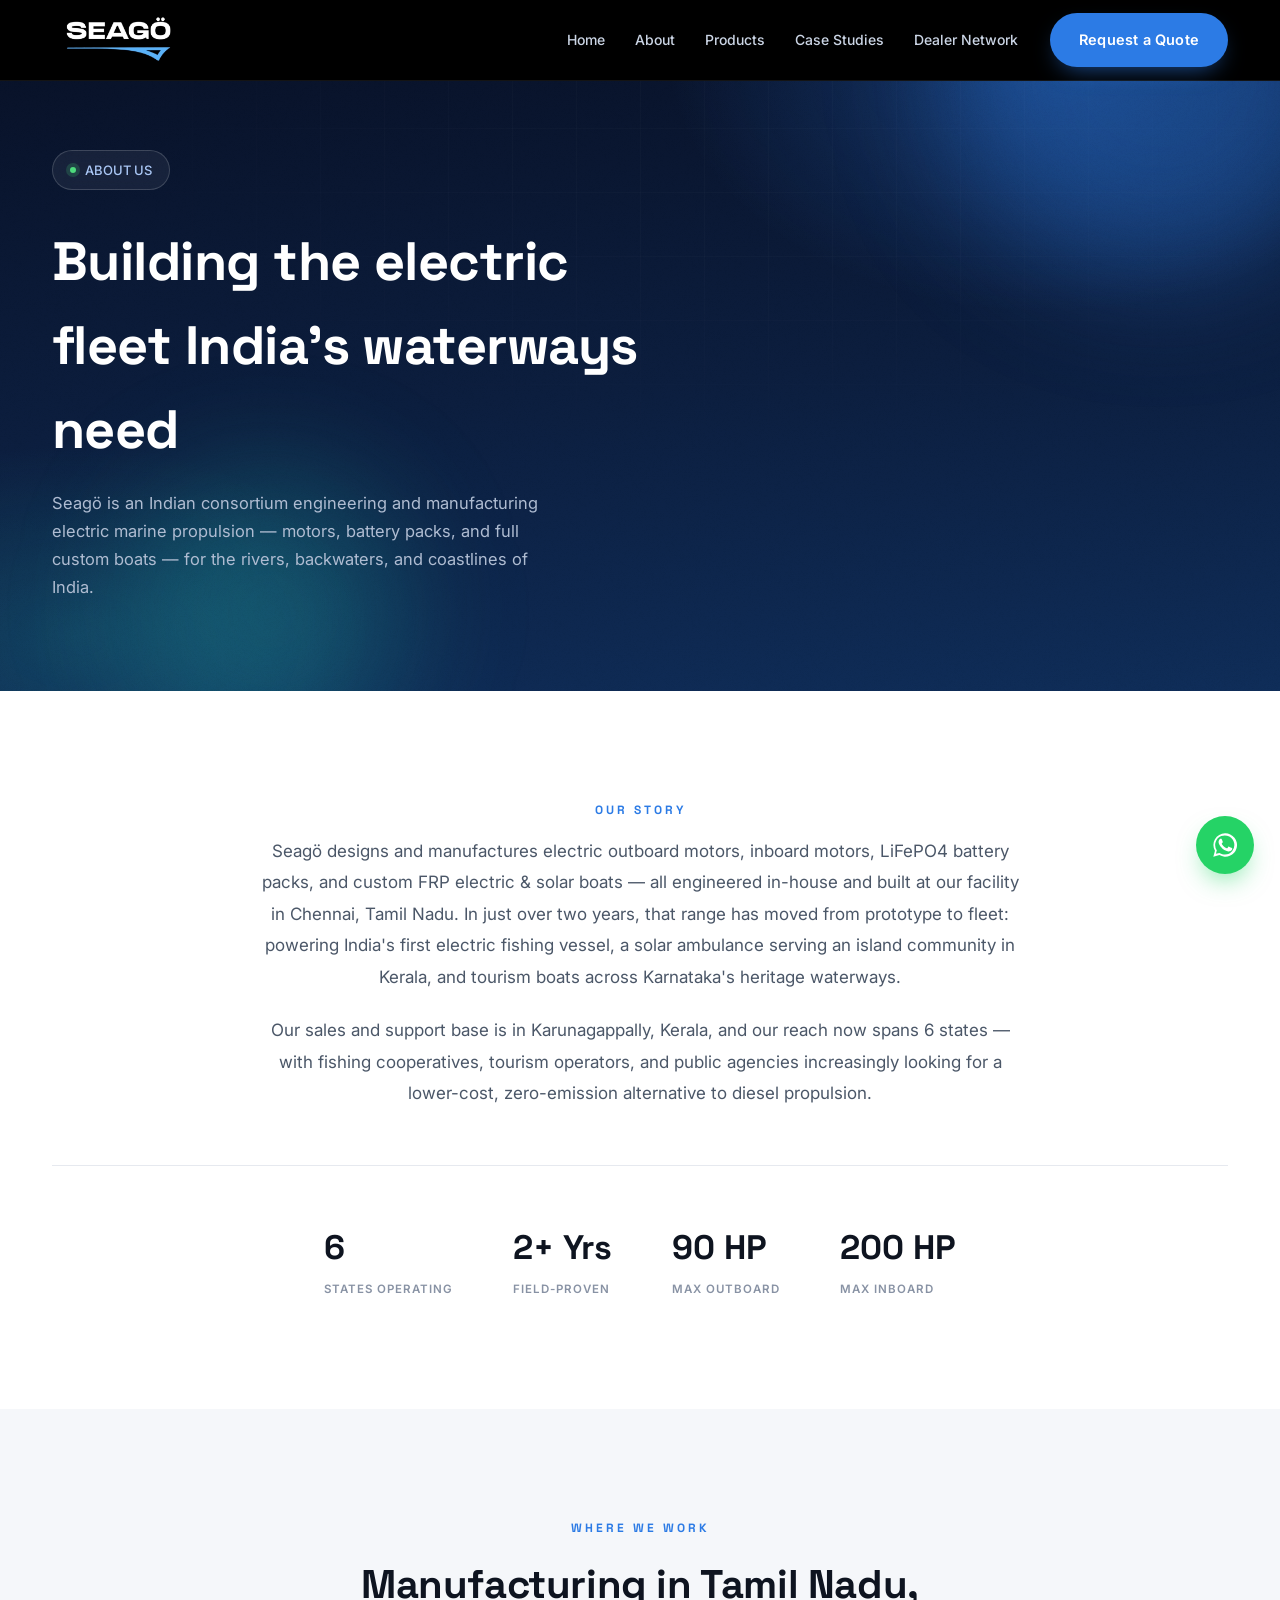
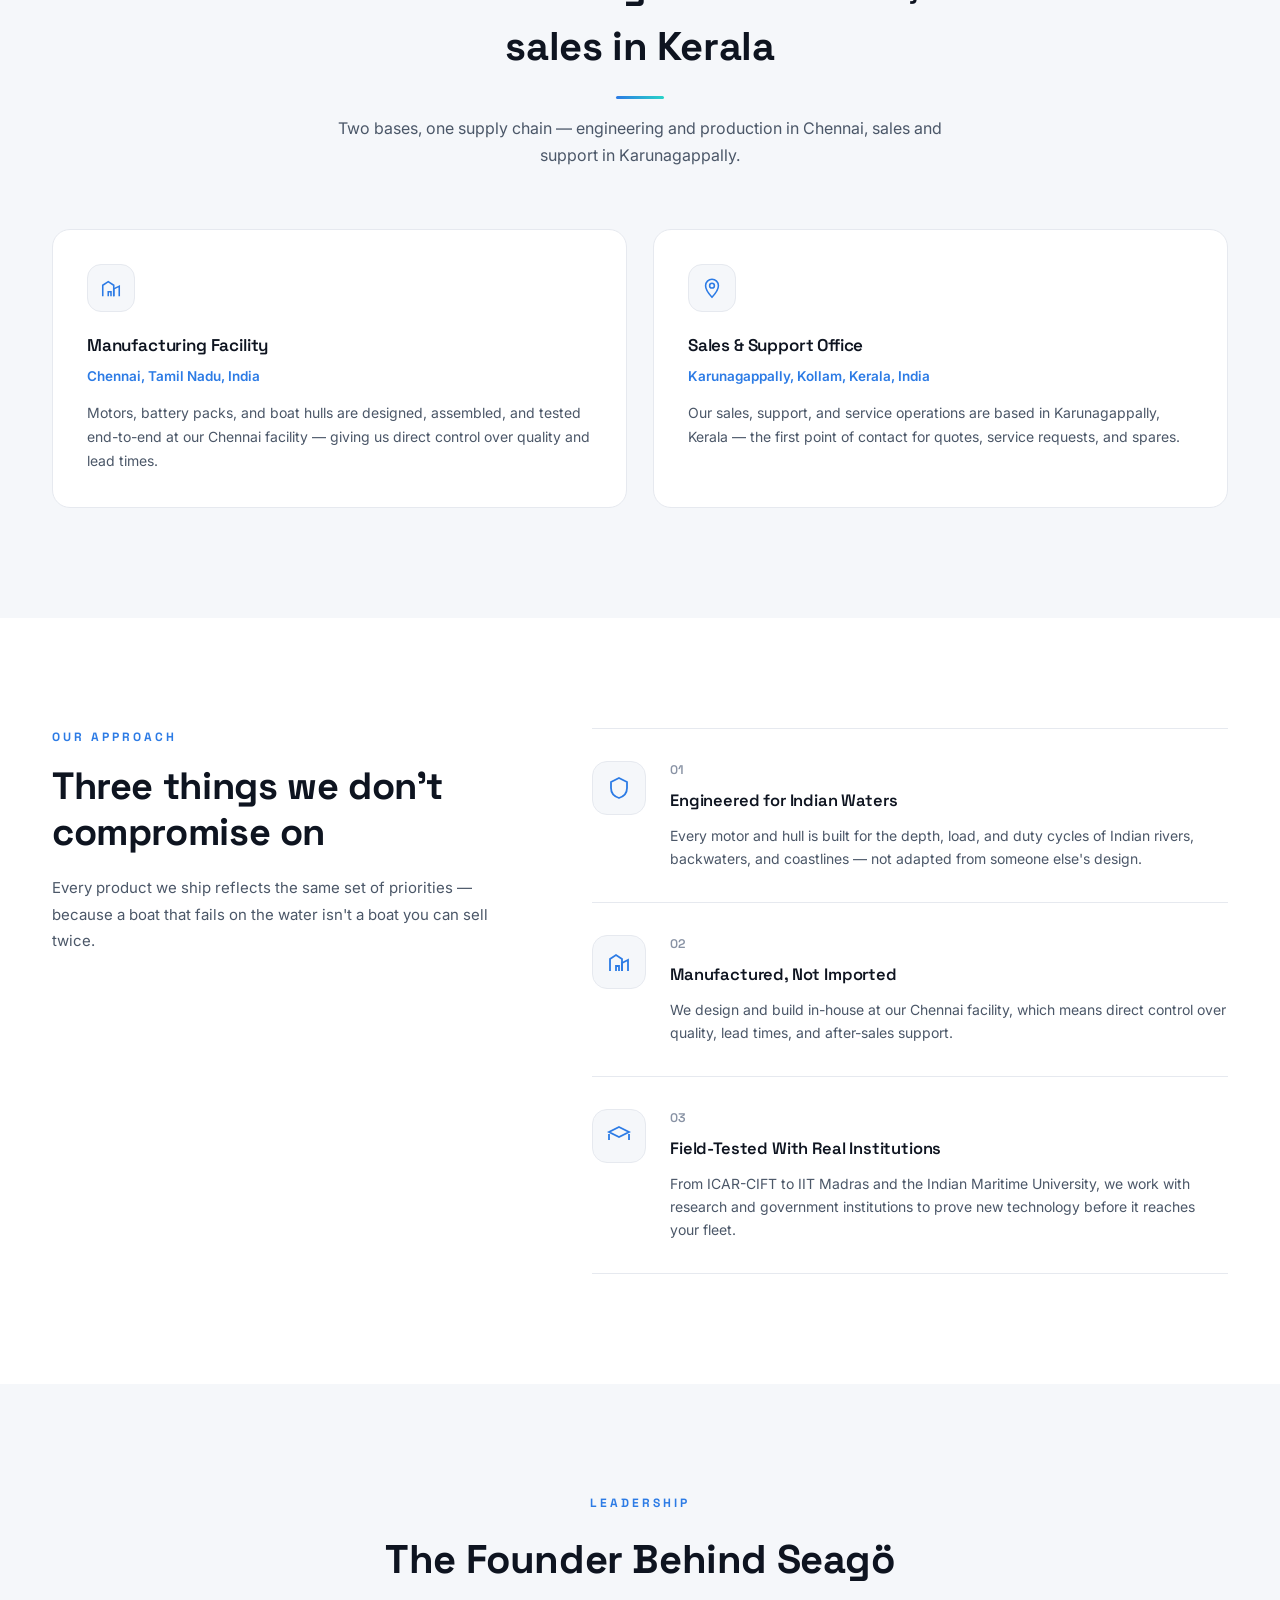
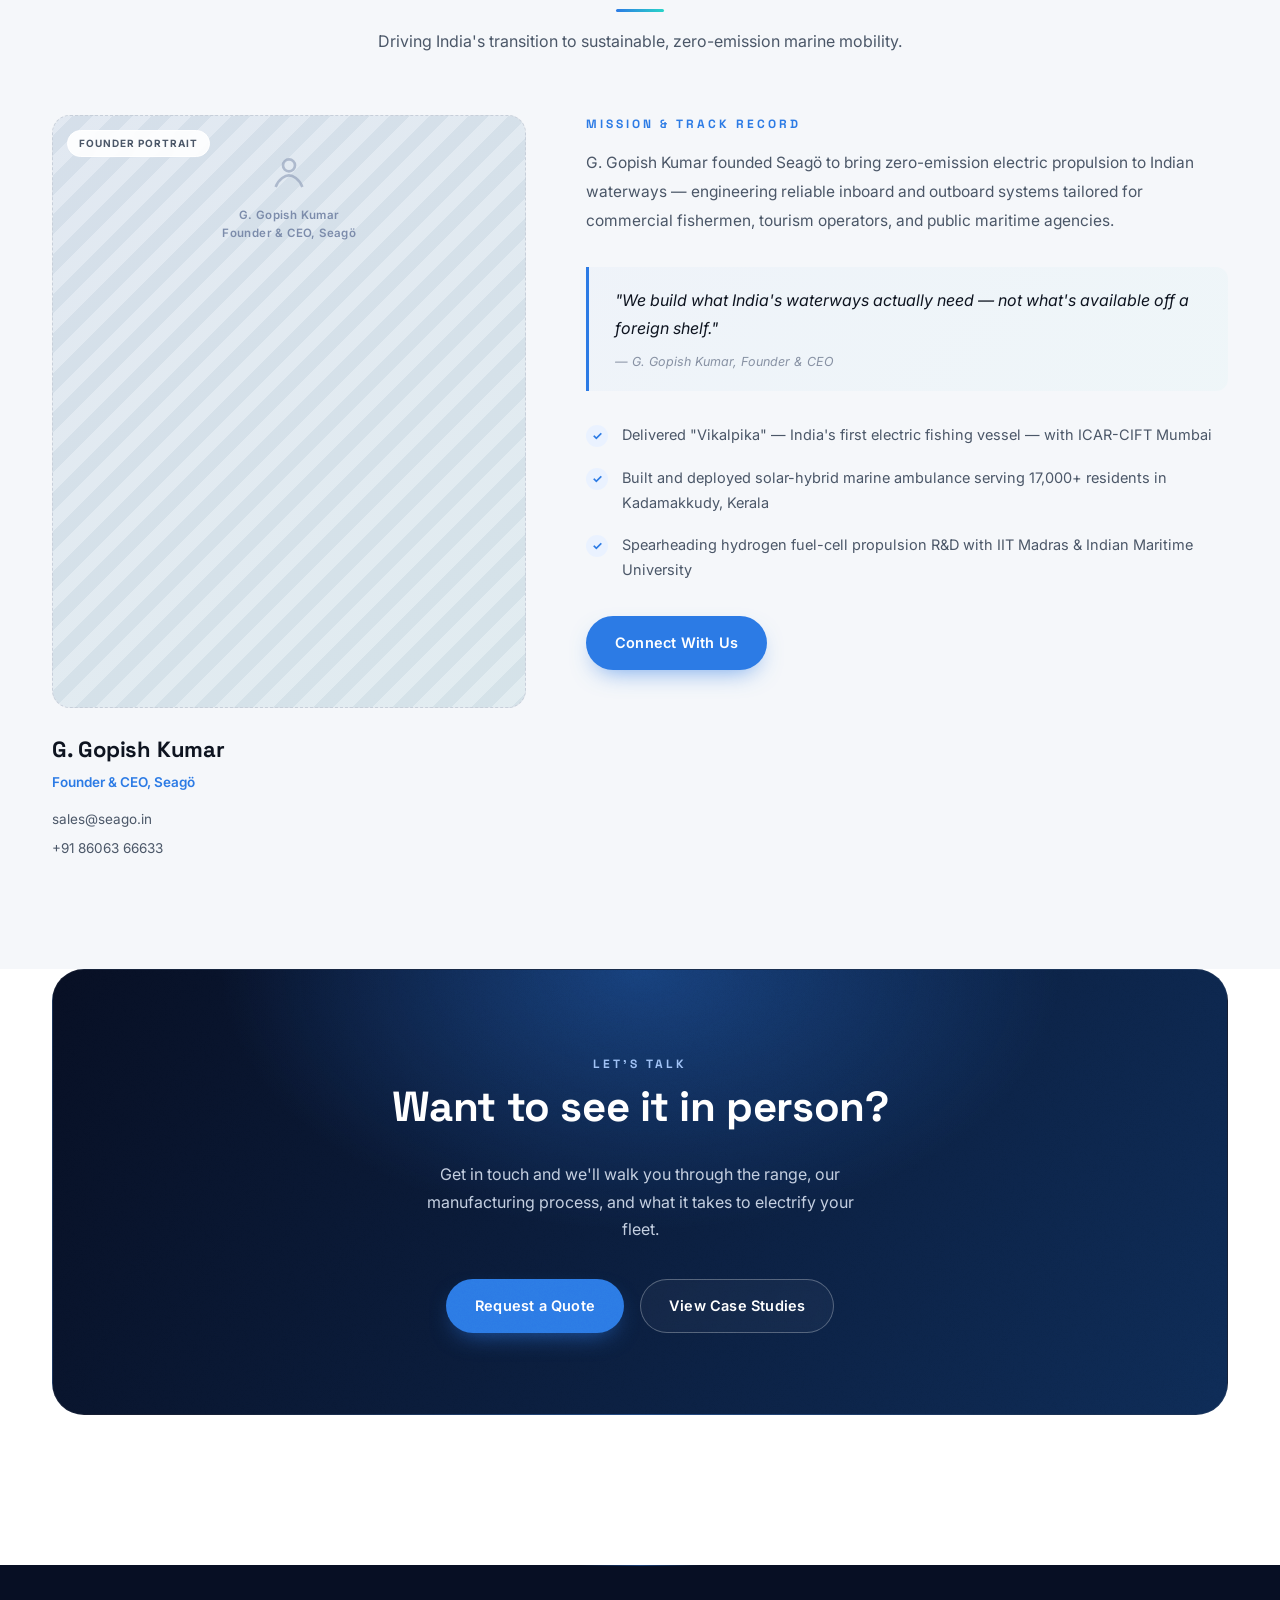
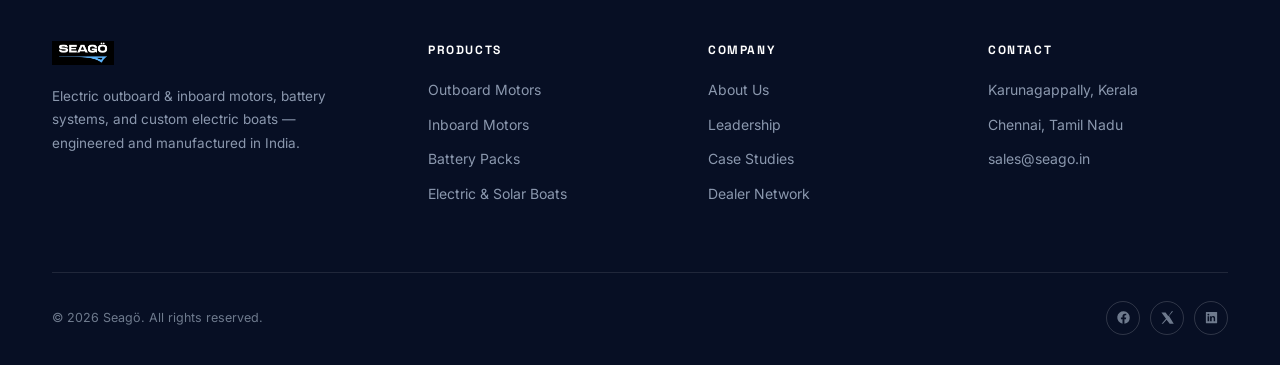
==== commit 270cc5ab: "Nav barr items replaceing to the right alignment" ====
--- a/about.html
+++ b/about.html
@@ -24,10 +24,10 @@
     <a class="nav-logo" href="index.html#top"><img src="assets/seago-logo.png" alt="Seagö"></a>
     <nav class="nav-links">
       <a href="index.html">Home</a>
+      <a href="about.html">About</a>
       <a href="products.html">Products</a>
       <a href="case-studies.html">Case Studies</a>
       <a href="dealer-network.html">Dealer Network</a>
-      <a href="about.html">About</a>
     </nav>
     <div class="nav-cta">
       <a class="btn btn-primary magnetic" href="contact.html">Request a Quote</a>
@@ -38,10 +38,10 @@
 
 <div class="mobile-menu" id="mobileMenu">
   <a href="index.html">Home</a>
+  <a href="about.html">About</a>
   <a href="products.html">Products</a>
   <a href="case-studies.html">Case Studies</a>
   <a href="dealer-network.html">Dealer Network</a>
-  <a href="about.html">About</a>
   <a class="btn btn-primary" href="contact.html">Request a Quote</a>
 </div>
 
--- a/css/style.css
+++ b/css/style.css
@@ -64,7 +64,9 @@
 /* ---------- image placeholders ---------- */
 .photo-frame{ display:block; border-style:solid; border-width:0; background:#0B1D3D; }
 .photo-frame img, .photo-frame video{ width:100%; height:100%; object-fit:cover; object-position:center; }
-.photo-frame img.outboard-image, .photo-frame img.inboard-image{ object-fit:contain; background:#fff; }
+.photo-frame img.outboard-image{ object-fit:contain; background:#fff; }
+.photo-frame img.inboard-image{ object-fit:contain; background:#101113; }
+.photo-frame:has(.inboard-image), .card:has(.inboard-image) .ph{ background:#101113 !important; }
 .photo-frame img.battery-image{ object-fit:cover; object-position:center; }
 .case-gallery{ position:relative; }
 .case-gallery img{ position:absolute; inset:0; opacity:0; transition:opacity .8s ease; }
@@ -111,7 +113,7 @@
 .nav-row{ display:flex; align-items:center; justify-content:space-between; height:80px; }
 .nav-logo{ display:flex; align-items:center; }
 .nav-logo img{ height:52px; width:auto; max-height:100%; object-fit:contain; }
-.nav-links{ display:flex; align-items:center; gap:30px; }
+.nav-links{ display:flex; align-items:center; gap:30px; margin-left:auto; margin-right:32px; }
 .nav-links a{ color:#CBD5E5; font-size:14px; font-weight:500; transition:color .2s; position:relative; }
 .nav-links a::after{ content:''; position:absolute; left:0; bottom:-6px; width:0; height:1.5px; background:var(--blue-2); transition:width .25s; }
 .nav-links a:hover{ color:#fff; }
@@ -334,6 +336,8 @@
 .product-block.reverse .product-row{ direction:rtl; }
 .product-block.reverse .product-row > *{ direction:ltr; }
 .product-media .ph{ aspect-ratio:4/5; }
+#inboard .product-media .ph,
+.product-media:has(.inboard-image) .ph{ aspect-ratio:1282/878; background:#101113; }
 .product-copy .case-tag{ margin-bottom:14px; }
 .product-copy h2{ font-family:'Space Grotesk',sans-serif; font-size:clamp(28px,3.4vw,38px); font-weight:700; letter-spacing:-0.01em; margin-bottom:18px; }
 .product-copy > p{ color:var(--slate); font-size:15.5px; line-height:1.8; margin-bottom:30px; max-width:520px; }
